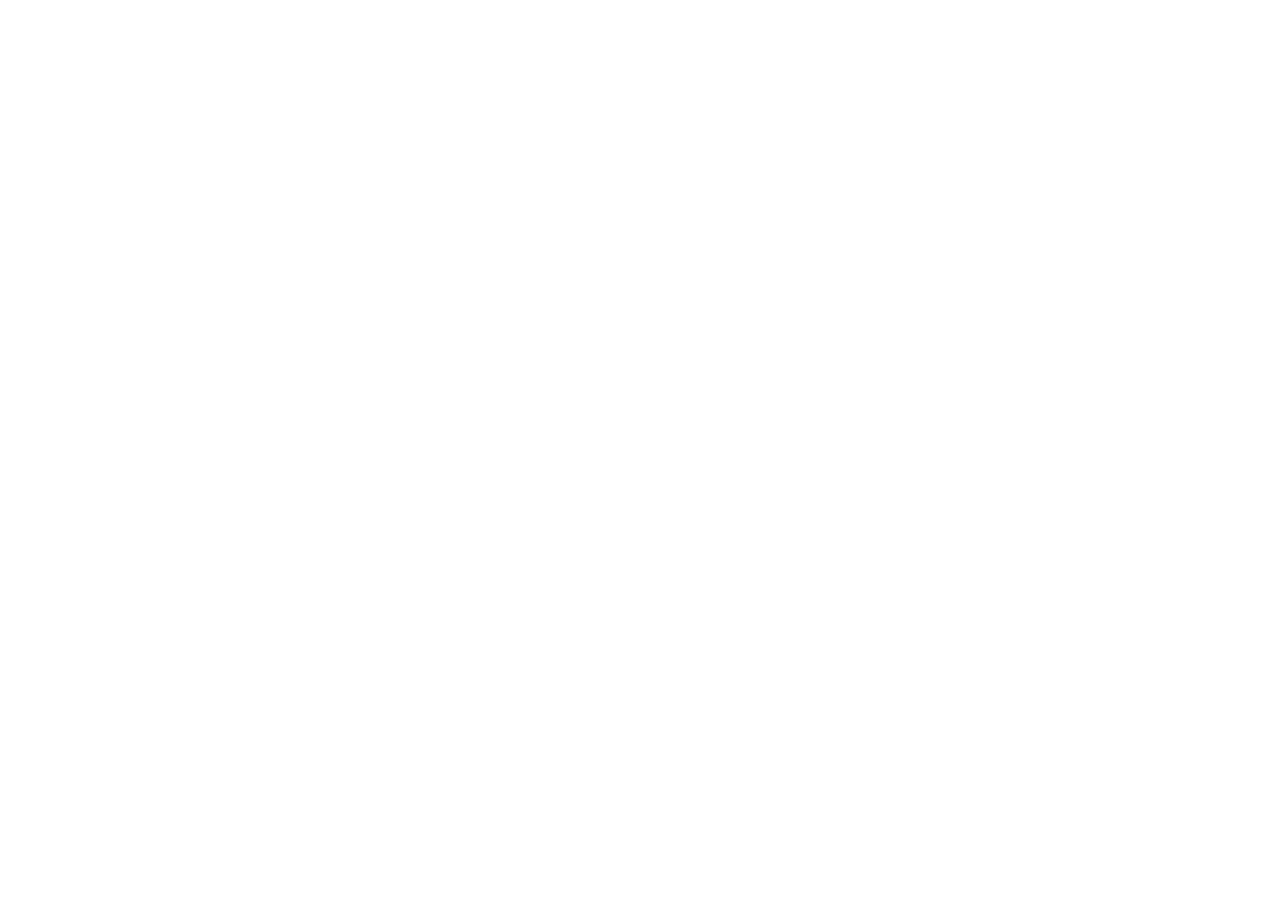
==== index.html @ 5304cd56 "мой второй коммит" ====
<!DOCTYPE html>
<html lang="en">
<head>
    <meta charset="UTF-8">
    <meta http-equiv="X-UA-Compatible" content="IE=edge">
    <meta name="viewport" content="width=device-width, initial-scale=1.0">
    <title>Document</title>
</head>
<body>
  <div></div>  
</body>
</html>
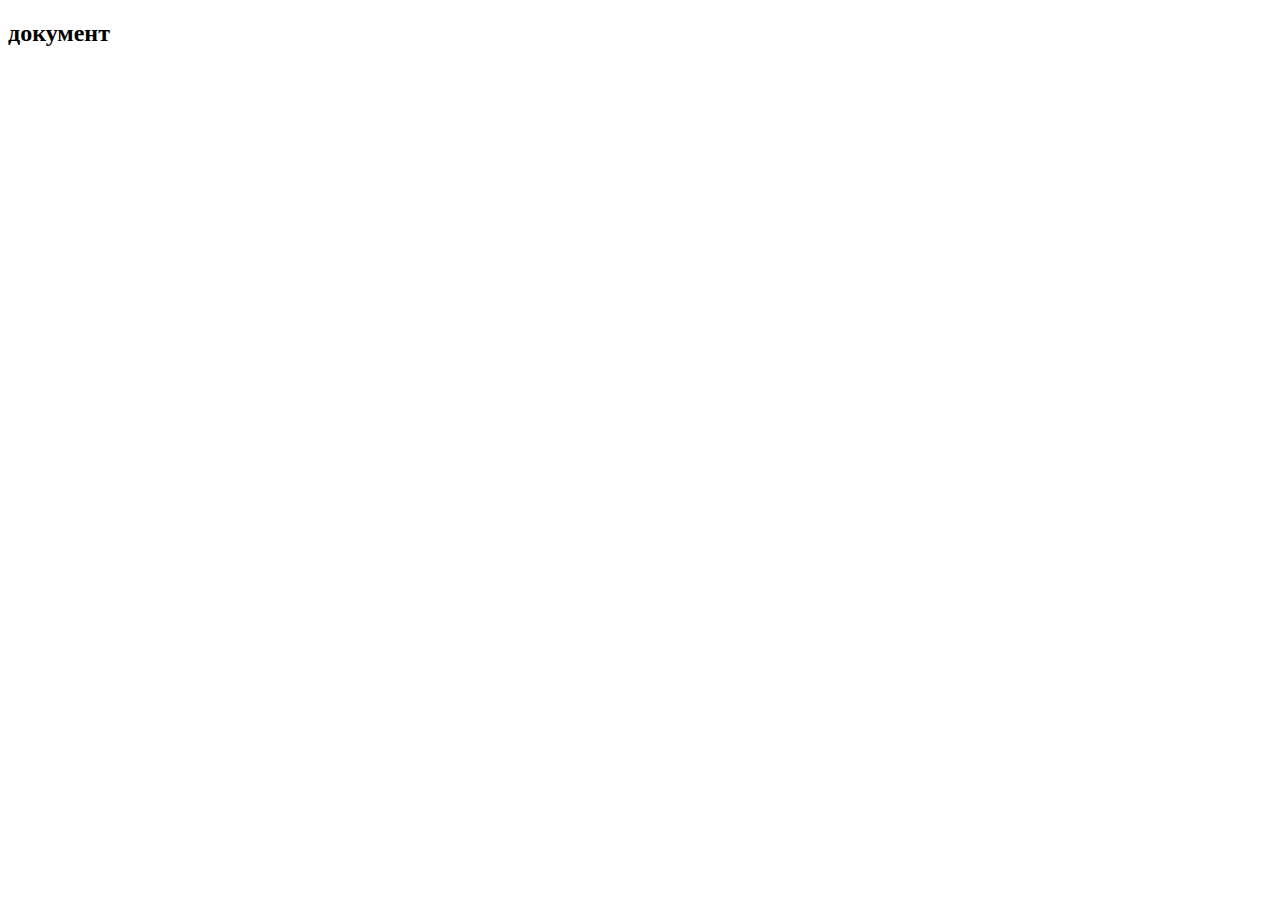
==== commit bb1874cc: "my 3 commit" ====
--- a/index.html
+++ b/index.html
@@ -7,6 +7,10 @@
     <title>Document</title>
 </head>
 <body>
-  <div></div>  
+  <div>
+      <header>
+          <h2>документ</h2>
+      </header>
+  </div>  
 </body>
 </html>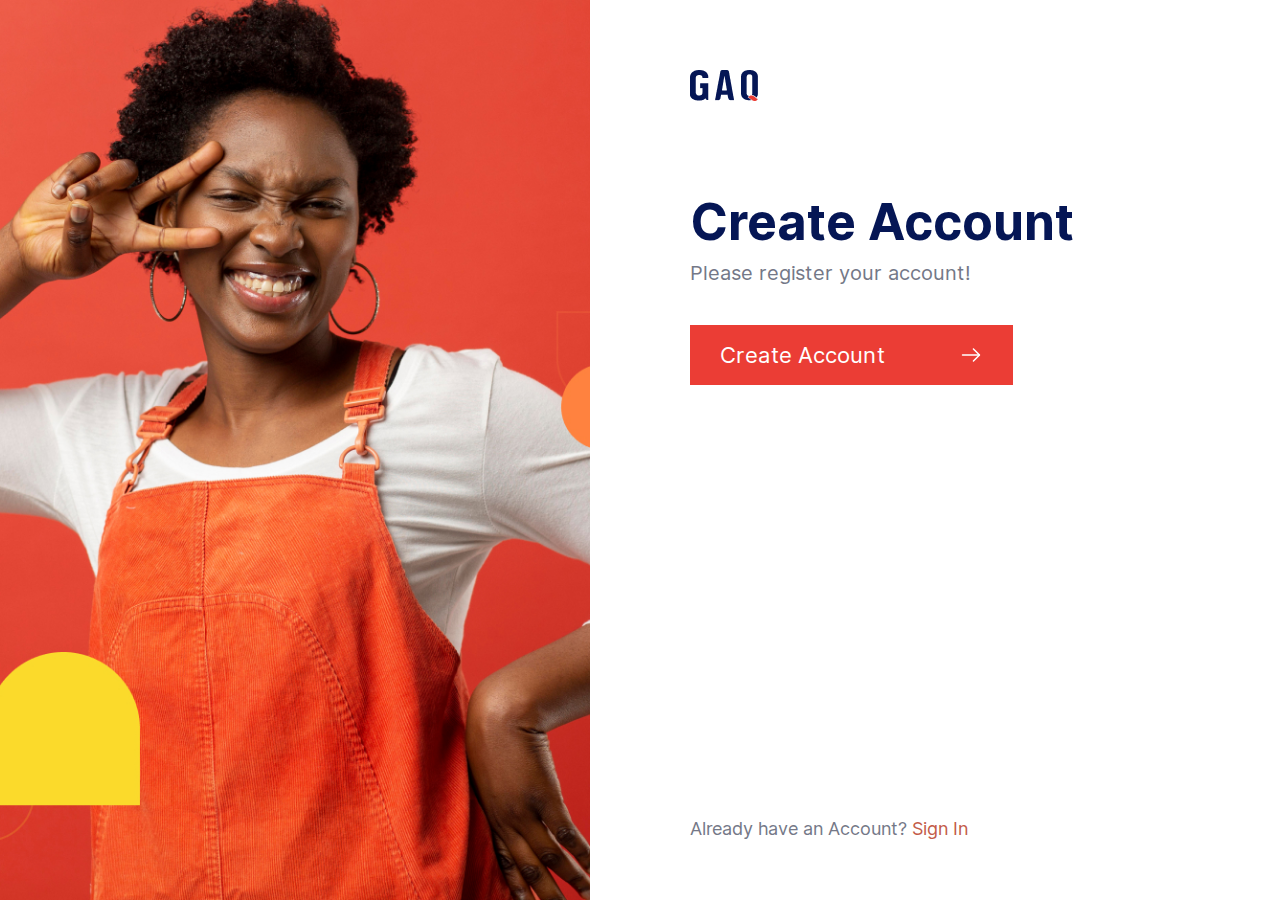
==== commit f61244b5: "new project" ====
--- a/index.html
+++ b/index.html
@@ -1,16 +1,33 @@
 <!DOCTYPE html>
 <html lang="en">
 <head>
-    <meta charset="UTF-8">
-    <meta http-equiv="X-UA-Compatible" content="IE=edge">
-    <meta name="viewport" content="width=device-width, initial-scale=1.0">
-    <title>Document</title>
+   <meta charset="UTF-8">
+   <meta http-equiv="X-UA-Compatible" content="IE=edge">
+   <meta name="viewport" content="width=device-width, initial-scale=1.0">
+   <link rel="stylesheet" href="./blocks/vendor/normalize.css">
+   <link rel="stylesheet" href="./blocks/vendor/fonts/font.css">
+   <link rel="stylesheet" href="./blocks/style.css">
+   <title>Index</title>
 </head>
 <body>
-  <div>
-      <header>
-          <h2>документ</h2>
-      </header>
-  </div>  
+   <header class="header">
+      <div class="header__item header__image">  
+      </div>
+      <div class="header__item header__info">
+         <a  href="#" ><img src="./images/logotype.png" class="logo"></a>
+         <h3 class="header__title">Create Account</h3>
+         <p class="header__subtitle">Please register your account!</p>
+         <a href="./form.html" class="btn" target="_blank"><p class="btn__text">Create Account</p>
+            <svg width="24" height="24" viewBox="0 0 24 24" fill="none" xmlns="http://www.w3.org/2000/svg">
+               <path d="M14.43 18.8201C14.24 18.8201 14.05 18.7501 13.9 18.6001C13.61 18.3101 13.61 17.8301 13.9 17.5401L19.44 12.0001L13.9 6.46012C13.61 6.17012 13.61 5.69012 13.9 5.40012C14.19 5.11012 14.67 5.11012 14.96 5.40012L21.03 11.4701C21.32 11.7601 21.32 12.2401 21.03 12.5301L14.96 18.6001C14.81 18.7501 14.62 18.8201 14.43 18.8201Z" fill="white"/>
+               <path d="M20.33 12.75H3.5C3.09 12.75 2.75 12.41 2.75 12C2.75 11.59 3.09 11.25 3.5 11.25H20.33C20.74 11.25 21.08 11.59 21.08 12C21.08 12.41 20.74 12.75 20.33 12.75Z" fill="white"/>
+            </svg></a>
+         <div class="header__text">Already have an Account?
+            <a href="#" class="header__link">Sign In</a>
+         </div>
+      </div>
+
+   </header>
+   <script src="./script.js"></script>
 </body>
 </html>--- a/blocks/vendor/fonts/font.css
+++ b/blocks/vendor/fonts/font.css
@@ -0,0 +1,24 @@
+@font-face {
+  font-family: 'Inter';
+  font-style:  normal;
+  font-weight: 400;
+  font-display: swap;
+  src: url("../fonts/Inter-Regular.woff2") format("woff2"),
+       url("../fonts/Inter-Regular.woff") format("woff");
+}
+@font-face {
+  font-family: 'Inter';
+  font-style:  normal;
+  font-weight: 700;
+  font-display: swap;
+  src: url("../fonts/Inter-Bold.woff2") format("woff2"),
+       url("../fonts/Inter-Bold.woff") format("woff");
+}
+@font-face {
+  font-family: 'Inter';
+  font-style:  normal;
+  font-weight: 900;
+  font-display: swap;
+  src: url("../fonts/Inter-Black.woff2") format("woff2"),
+       url("../fonts/Inter-Black.woff") format("woff");
+}
--- a/blocks/style.css
+++ b/blocks/style.css
@@ -0,0 +1,337 @@
+*{
+   box-sizing: border-box;
+}
+.body{
+    background-color: #E5E5E5;
+ }
+ .btn{
+    background-color: #EB3D35;
+    width: max-content;
+    height: 60px;
+    padding-left: 30px;
+    padding-right: 30px;
+    gap: 44px;
+    display: flex;
+    justify-content: space-around;
+    align-items: center;
+    text-decoration: none;
+    transition: background-color .3s linear .3s;
+ }
+ .btn:hover {
+    background-color: #C35B48;
+ }
+ .btn__text{
+    color: #ffffff;
+    font-size: 22px;
+    line-height: 24px;
+    font-family: "Inter";
+    padding-right: 30px;
+ }
+ .button{
+    border: 0;
+    background-color: #EB3D35;
+    width: max-content;
+    height: 60px;
+    padding: 18px 45px;
+    gap: 44px;
+    display: flex;
+    justify-content: space-around;
+    align-items: center;
+    text-decoration: none;
+    transition: background-color .3s linear .3s;
+ }
+ .button:hover {
+    background-color: #C35B48;
+ }
+ 
+ .button__outline{
+    background-color: #ffffff;
+    border: 1px solid #E5E4E1;
+    height: 60px;
+    padding: 18px 45px;
+    display: flex;
+    justify-content: space-around;
+    align-items: center;
+    text-decoration: none;
+    transition: color .5s linear .5s;
+    margin-right: 20px;
+    color: #051655;
+    font-family: "Inter";
+    font-size: 22px;
+    line-height: 24.42px;
+    transition: background-color .3s linear .3s;
+ }
+  
+ .button__outline:hover{
+    background-color: #051655;
+   color: #ffffff;
+ }
+ .button__text{
+    color: #ffffff;
+    font-family: "Inter";
+    font-size: 22px;
+    line-height: 24.42px;
+ }
+ .form{
+    background-color: #ffffff; 
+  }
+ .form__button{
+    margin-top: 80px;
+    display: flex;
+    flex-wrap: wrap;
+   
+ }
+ .form__input{
+    display: flex;
+    position: relative;
+    align-items: center;
+    width: 410px;
+    height: 60px;
+    border: 1px solid #E5E4E1;
+    outline: none;
+    transition: border .2s linear .2s;
+ }
+ .form__input:hover{
+    border: 1px solid #EB3D35;
+ }
+ .form__input::before{
+    content: '';
+    position: absolute;
+    left: 20px;
+    top: 20px;
+    bottom: 20px;
+    width: 20px;
+    background: url(../images/search-normal.svg);
+    background-repeat: no-repeat;
+ }
+ .form__input_input{
+    padding: 10px, 30px;
+    font-family: "Inter";
+    font-size: 18px;
+    color: #747887;
+    margin: 20px 0px 20px 65px ;
+    border: 0;
+    outline: none;
+ }
+ .form__item-title{
+    font-family: "Inter";
+    font-size: 25px;
+    line-height: 1.2;
+    color: #051655;
+    margin-top: 40px;
+ }
+ .form__list{
+    padding-top: 40px;
+    padding-left: 200px;
+    padding-bottom: 50px;
+ }
+ .header{
+    display: flex;
+    width: 100%;
+    height: 100vh; 
+    background-color: #ffffff; 
+    
+  }
+  .header__image{
+    width: 100%;
+    height: 100%;
+    background: url(../images/background.jpg); 
+    background-size: cover;
+    background-repeat: no-repeat;
+    background-position: center;
+   
+ }
+ .header__info{
+    height: 100vh;
+    margin-left: 100px;
+    margin-top: 70px;
+    position: relative;
+    display: flex;
+    flex-direction: column;
+    
+    
+ }
+ .header__item{
+    width: 50%;
+    height: auto;
+    
+ }
+ .header__link{
+    text-decoration: none;
+    color: #C35B48;
+    padding-left: 5px;
+    transition: color .3s linear .3s;
+ }
+ .header__link:hover{
+    color: #EB3D35;
+ }
+ .header__subtitle{
+    font-family: "Inter";
+    font-size: 20px;
+    color: #747887;
+    margin-block-start: 0;
+     margin-block-end: 0;
+     margin-top: 10px;
+     margin-bottom: 40px;
+     max-height: 44px;
+     line-height: 23px;
+     max-width: 600px;
+ }
+ .header__text{
+    color: #747887;
+    font-size: 18px;
+    line-height: 19,98px;
+    width: max-content;
+    height: 20px;
+    font-family: "Inter";
+    display: flex;
+    margin-top: auto;
+    margin-bottom: 61px;
+    white-space: pre;
+    
+ }
+ .header__title{
+    font-family: "Inter";
+    font-size: 50px;
+    margin-bottom: 0;
+    margin-top: 0;
+    color: #051655;
+ }
+ .logo{
+    width: 68px;
+    height: 31px;
+    margin-bottom: 89px;
+ }
+ .radio__border{
+    width: 360px;
+    height: 80px;
+    border: 1px solid #EB3D35;
+    z-index: -2;
+    background-color: #fff;
+ }
+ .radio__buttons{
+    display: flex;
+    flex-wrap: wrap;
+    position: relative;
+    gap: 20px;
+    
+    
+ }
+ .radio__fake{
+    
+    display: flex;
+    position: absolute;
+    align-items: center;
+    width: 30px;
+    height: 30px;
+   left: 305px;
+   top: 20px;
+   border-radius: 50%;
+   background-color: white;
+   border: 1px solid #E5E4E1;
+   display: block;
+   flex-shrink: 0;
+   
+ }
+ .radio__fake::before{
+    opacity: 0;
+    display: block;
+    content: '';
+    width: 20px;
+    height: 20px;
+    background-color: #EB3D35;
+    border-radius: 100%;
+    position: absolute;
+    top: 5px;
+    left: 5px;  
+ 
+ }
+ .radio__image{
+    width: 40px;
+    height: 40px;
+    margin:auto;
+    background-color: #fff;
+    padding: 10px;
+    margin: 0;
+    position: absolute;
+    top: 10px;
+    left: 10px;
+ }
+ .radio__input{
+    line-height: 0;
+    font-size: 0;
+    width: 5px;
+    height: 5px;
+    position: absolute;
+    right: 30px;
+    top: 30px;
+    /* display: block; */
+ }
+ .radio__input:checked .radio__fake::before {
+    opacity: 1;
+    display: flex;
+    position: absolute;
+    align-items: center;
+    width: 30px;
+    height: 30px;
+   left: 305px;
+   top: 20px;
+   border-radius: 50%;
+   background-color: white;
+   border: 1px solid #EB3D35;
+   display: block;
+   flex-shrink: 0;
+   
+ }
+ .radio__item{
+    display: flex;
+    
+    flex-wrap: wrap;
+    position: relative;
+    width: 360px;
+    height: 80px;
+    background-color: #F3F6F9;
+    box-sizing: border-box;
+    
+    border: 1px solid #F3F6F9;
+    
+    padding: 0;
+ }
+ .radio__text{
+    font-family: "Inter";
+    font-size: 20px;
+    line-height: 1.1;
+    color: #051655;
+    margin-left: 90px;
+    margin-top: 29px;
+ }
+ .step__numbers{
+    display: flex;
+    align-items: center;
+    position: relative;
+    max-width: 650px;
+    margin-bottom: 60px;
+ }
+ .step__number{
+    display: flex;
+    justify-content: center;
+    align-items: center;
+    border-radius: 100%;
+    width: 50px;
+    height: 50px;
+    border: 2px solid #B3B4BA;
+    margin-right: 100px;
+    background-color: #ffffff;
+    flex-shrink: 0;
+ }
+ .step__progress{
+    position: absolute;
+    top: 50%;
+    left: 0;
+    right: 0;
+    height: 2px;
+    background-color: #B3B4BA;
+    z-index: -1;
+    
+ }
+ 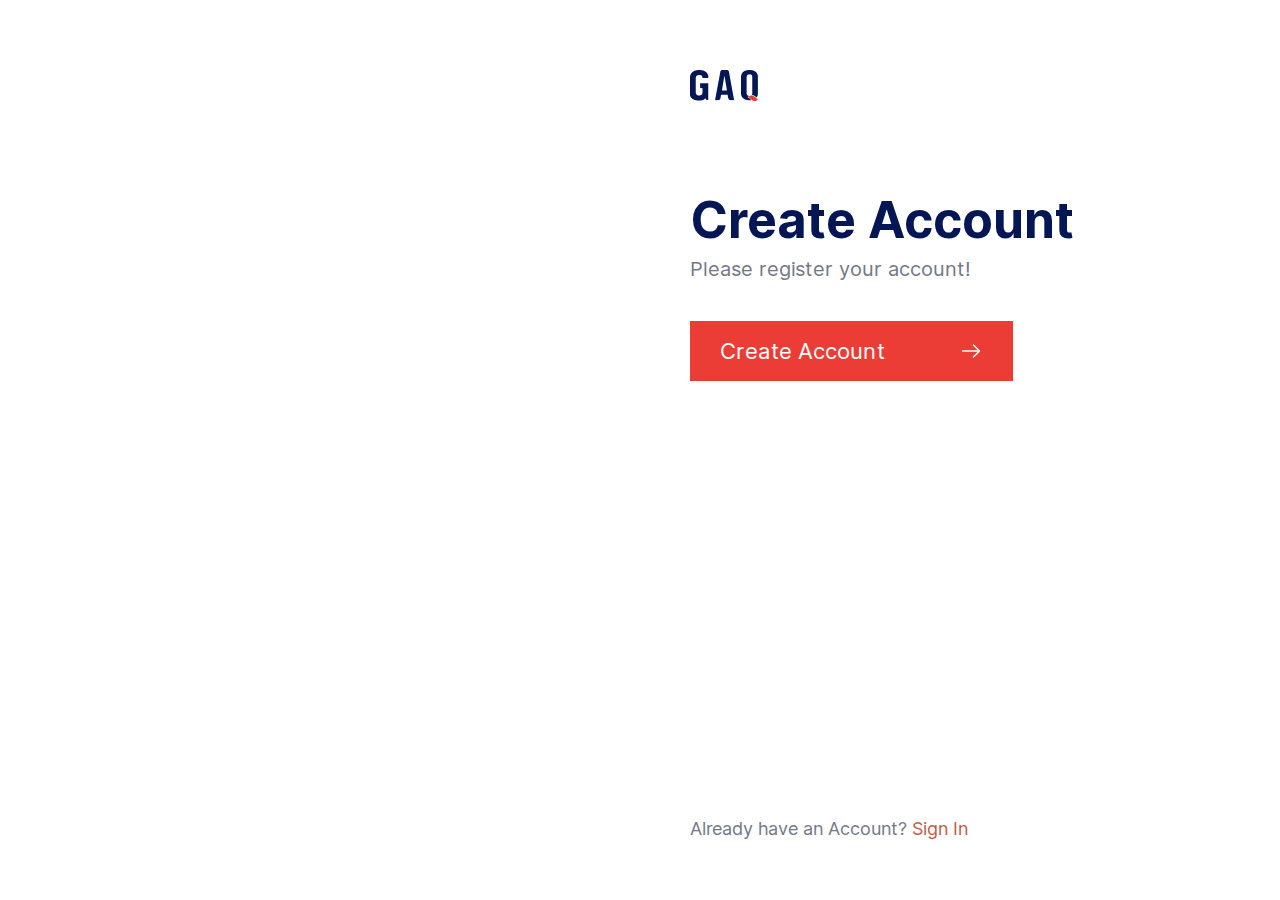
==== commit 362c003a: "всего и не перечислишь" ====
--- a/index.html
+++ b/index.html
@@ -4,9 +4,9 @@
    <meta charset="UTF-8">
    <meta http-equiv="X-UA-Compatible" content="IE=edge">
    <meta name="viewport" content="width=device-width, initial-scale=1.0">
-   <link rel="stylesheet" href="./blocks/vendor/normalize.css">
-   <link rel="stylesheet" href="./blocks/vendor/fonts/font.css">
-   <link rel="stylesheet" href="./blocks/style.css">
+   
+   <link rel="stylesheet" href="./css/style.css">
+   <script src="./js/script.js" defer></script>
    <title>Index</title>
 </head>
 <body>
@@ -28,6 +28,6 @@
       </div>
 
    </header>
-   <script src="./script.js"></script>
+  
 </body>
 </html>--- a/css/style.css
+++ b/css/style.css
@@ -0,0 +1,16 @@
+@import "./_normalize.css";
+@import "./_font.css";
+@import "_variables.css";
+@import "_vendor.css";
+@import "./_global.css";
+@import "./_overall.css";
+
+@import "./components/_step.css";
+@import "./components/_header.css";
+@import "./components/_btn.css";
+@import "./components/_button.css";
+@import "./components/_checkbox.css";
+@import "./components/_interests.css";
+@import "./components/_form.css";
+@import "./components/_file.css";
+@import "./components/_radio.css"
